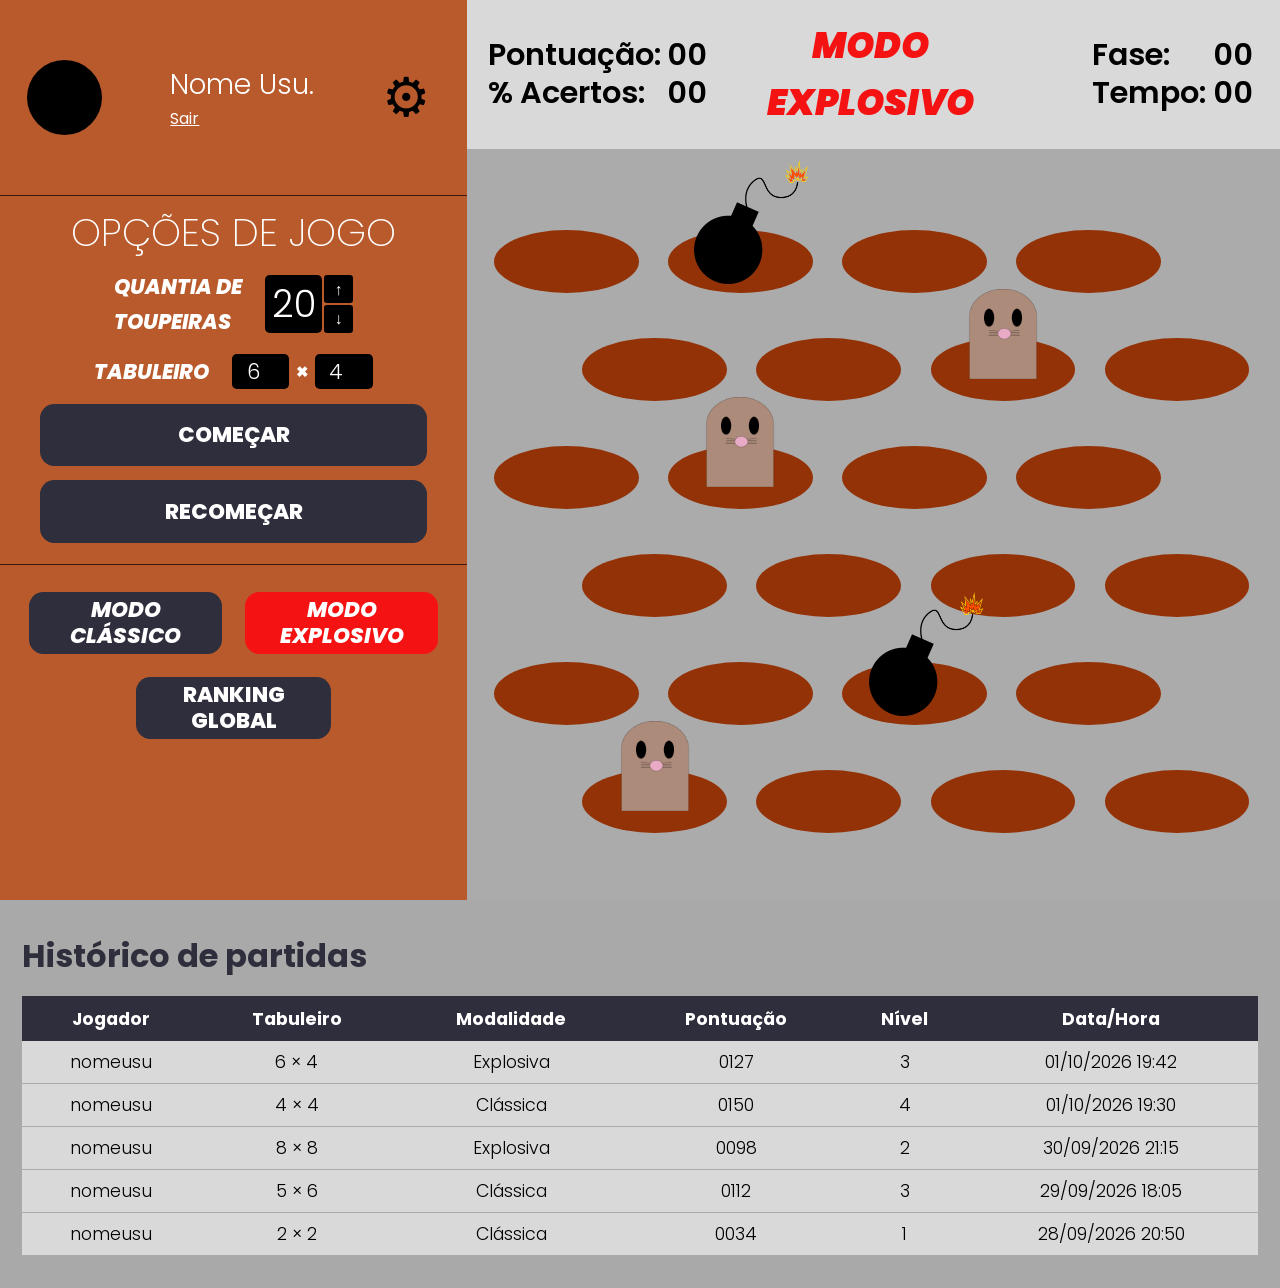
==== jogo.html @ 2d6135d9 "Add files via upload" ====
<!DOCTYPE html>
<html lang="pt-BR">
<head>
    <meta charset="UTF-8">
    <meta name="viewport" content="width=device-width, initial-scale=1.0">
    <title>Jogo - Acerte a Toupeira</title>
    <link rel="preconnect" href="https://fonts.googleapis.com">
    <link rel="preconnect" href="https://fonts.gstatic.com" crossorigin>
    <link rel="stylesheet" href="https://fonts.googleapis.com/css2?family=Poppins:ital,wght@0,200;0,300;0,400;0,600;0,700;0,800;0,900;1,800;1,900&amp;display=swap">
    <link rel="stylesheet" href="css/base.css">
    <link rel="stylesheet" href="css/jogo.css">
</head>
<body>
    <div class="pagina-jogo">
        <aside class="lateral">
            <div class="perfil">
                <div class="avatar"></div>
                <div>
                    <p class="nome-jogador">Nome Usu.</p>
                    <a class="link-sair" href="index.html">Sair</a>
                </div>
                <a class="engrenagem" href="alterar-cadastro.html" aria-label="Alterar cadastro" title="Alterar cadastro">&#9881;</a>
            </div>

            <section class="opcoes">
                <h2 class="titulo-opcoes">OPÇÕES DE JOGO</h2>

                <div class="opcao">
                    <p class="rotulo-opcao">QUANTIA DE<br>TOUPEIRAS</p>
                    <div class="contador">
                        <span id="quantia-toupeiras" class="numero-toupeiras">20</span>
                        <div class="setas">
                            <button type="button" id="botao-aumentar" class="seta" aria-label="Aumentar quantia de toupeiras">&#8593;</button>
                            <button type="button" id="botao-diminuir" class="seta" aria-label="Diminuir quantia de toupeiras">&#8595;</button>
                        </div>
                    </div>
                </div>

                <div class="opcao">
                    <p class="rotulo-opcao">TABULEIRO</p>
                    <div class="dimensoes">
                        <input class="campo-dimensao" type="number" id="linhas" name="linhas" placeholder="Linhas" aria-label="Linhas do tabuleiro" min="2" max="8" value="6">
                        <span class="vezes">×</span>
                        <input class="campo-dimensao" type="number" id="colunas" name="colunas" placeholder="Colunas" aria-label="Colunas do tabuleiro" min="2" max="8" value="4">
                    </div>
                </div>

                <!-- COMEÇAR e RECOMEÇAR só ganharão comportamento na Parcial 2 -->
                <button type="button" id="botao-comecar" class="botao-azul botao-largo">COMEÇAR</button>
                <button type="button" id="botao-recomecar" class="botao-azul botao-largo">RECOMEÇAR</button>
            </section>

            <div class="modos">
                <button type="button" id="botao-classico" class="botao-azul botao-modo botao-classico">MODO<br>CLÁSSICO</button>
                <button type="button" id="botao-explosivo" class="botao-azul botao-modo botao-explosivo selecionado">MODO<br>EXPLOSIVO</button>
                <a class="botao-azul botao-ranking" href="ranking.html">RANKING<br>GLOBAL</a>
            </div>
        </aside>

        <main class="area-jogo">
            <header class="placar">
                <div class="placar-dados">
                    <span>Pontuação:</span>
                    <span id="pontuacao">00</span>
                    <span>% Acertos:</span>
                    <span id="porcentagem-acertos">00</span>
                </div>

                <h1 id="titulo-modo" class="titulo-modo titulo-explosivo">MODO <span id="nome-modo" class="nome-modo">EXPLOSIVO</span></h1>

                <div class="placar-dados placar-direita">
                    <span>Fase:</span>
                    <span id="fase">00</span>
                    <span>Tempo:</span>
                    <span id="tempo">00</span>
                </div>
            </header>

            <!-- Tabuleiro fixo de 6 linhas x 4 colunas; a classe modo-explosivo mostra as bombas -->
            <div id="tabuleiro" class="tabuleiro modo-explosivo">
                <div class="linha">
                    <div class="buraco"></div>
                    <div class="buraco">
                        <img class="bomba" src="Imgs/bomba.png" alt="Bomba">
                    </div>
                    <div class="buraco"></div>
                    <div class="buraco"></div>
                </div>
                <div class="linha linha-deslocada">
                    <div class="buraco"></div>
                    <div class="buraco"></div>
                    <div class="buraco">
                        <img class="toupeira" src="Imgs/toupeira.png" alt="Toupeira">
                    </div>
                    <div class="buraco"></div>
                </div>
                <div class="linha">
                    <div class="buraco"></div>
                    <div class="buraco">
                        <img class="toupeira" src="Imgs/toupeira.png" alt="Toupeira">
                    </div>
                    <div class="buraco"></div>
                    <div class="buraco"></div>
                </div>
                <div class="linha linha-deslocada">
                    <div class="buraco"></div>
                    <div class="buraco"></div>
                    <div class="buraco"></div>
                    <div class="buraco"></div>
                </div>
                <div class="linha">
                    <div class="buraco"></div>
                    <div class="buraco"></div>
                    <div class="buraco">
                        <img class="bomba" src="Imgs/bomba.png" alt="Bomba">
                    </div>
                    <div class="buraco"></div>
                </div>
                <div class="linha linha-deslocada">
                    <div class="buraco">
                        <img class="toupeira" src="Imgs/toupeira.png" alt="Toupeira">
                    </div>
                    <div class="buraco"></div>
                    <div class="buraco"></div>
                    <div class="buraco"></div>
                </div>
            </div>
        </main>
    </div>

    <section id="historico" class="historico">
        <h2 class="titulo-historico">Histórico de partidas</h2>
        <table class="tabela-historico">
            <thead>
                <tr>
                    <th>Jogador</th>
                    <th>Tabuleiro</th>
                    <th>Modalidade</th>
                    <th>Pontuação</th>
                    <th>Nível</th>
                    <th>Data/Hora</th>
                </tr>
            </thead>
            <tbody>
                <tr>
                    <td>nomeusu</td>
                    <td>6 × 4</td>
                    <td>Explosiva</td>
                    <td>0127</td>
                    <td>3</td>
                    <td>01/10/2026 19:42</td>
                </tr>
                <tr>
                    <td>nomeusu</td>
                    <td>4 × 4</td>
                    <td>Clássica</td>
                    <td>0150</td>
                    <td>4</td>
                    <td>01/10/2026 19:30</td>
                </tr>
                <tr>
                    <td>nomeusu</td>
                    <td>8 × 8</td>
                    <td>Explosiva</td>
                    <td>0098</td>
                    <td>2</td>
                    <td>30/09/2026 21:15</td>
                </tr>
                <tr>
                    <td>nomeusu</td>
                    <td>5 × 6</td>
                    <td>Clássica</td>
                    <td>0112</td>
                    <td>3</td>
                    <td>29/09/2026 18:05</td>
                </tr>
                <tr>
                    <td>nomeusu</td>
                    <td>2 × 2</td>
                    <td>Clássica</td>
                    <td>0034</td>
                    <td>1</td>
                    <td>28/09/2026 20:50</td>
                </tr>
            </tbody>
        </table>
    </section>

    <script src="js/jogo.js"></script>
</body>
</html>
---- css/base.css ----
/* Cores usadas em mais de uma página */
:root {
    --preto: #000000;
    --branco: #FFFFFF;
    --azul-marinho: #2E2E3C;
    --vermelho: #F51212;
    --cinza-claro: #D9D9D9;
    --cinza-medio: #ABABAB;
}

* {
    box-sizing: border-box;
}

body {
    margin: 0;
    font-family: "Poppins", sans-serif;
}

h1,
h2,
p {
    margin: 0;
}

a {
    text-decoration: none;
}

button {
    cursor: pointer;
    font-family: inherit;
}

/* Avatar do jogador: um círculo preto */
.avatar {
    width: 4.7rem;
    height: 4.7rem;
    flex-shrink: 0;
    border-radius: 50%;
    background-color: var(--preto);
}
---- css/jogo.css ----
body {
    background-color: #A9A9A9;
}

/* Lateral à esquerda e área do jogo à direita */
.pagina-jogo {
    display: grid;
    grid-template-columns: 36.5% 1fr;
    min-height: 100vh;
}

/* ---------- Lateral ---------- */
.lateral {
    display: flex;
    flex-direction: column;
    background-color: #B85A2B;
    color: var(--branco);
}

.perfil {
    display: flex;
    justify-content: space-between;
    align-items: center;
    height: 21.8vh;
    min-height: 7rem;
    padding: 0 2.3rem 0 1.7rem;
    border-bottom: 1px solid #3A1A0C;
}

.nome-jogador {
    font-size: 1.75rem;
    font-weight: 300;
}

.link-sair {
    color: var(--branco);
    font-size: 1rem;
    text-decoration: underline;
}

/* Caractere de engrenagem usado no lugar de uma imagem */
.engrenagem {
    color: var(--preto);
    font-size: 3.4rem;
    line-height: 1;
}

.opcoes {
    display: flex;
    flex-direction: column;
    align-items: center;
    gap: 0.9rem;
    padding: 1rem 2.5rem 1.3rem;
    border-bottom: 1px solid #3A1A0C;
}

.titulo-opcoes {
    font-size: 2.4rem;
    font-weight: 200;
    line-height: 1.1;
}

.opcao {
    display: flex;
    align-items: center;
    gap: 1.4rem;
}

.rotulo-opcao {
    font-size: 1.3rem;
    font-style: italic;
    font-weight: 800;
    line-height: 1.7;
}

.contador {
    display: flex;
    gap: 0.1rem;
}

.numero-toupeiras {
    display: flex;
    justify-content: center;
    align-items: center;
    width: 3.6rem;
    height: 3.6rem;
    background-color: var(--preto);
    border-radius: 0.3rem;
    font-size: 2.3rem;
    font-weight: 300;
}

.setas {
    display: flex;
    flex-direction: column;
    gap: 0.1rem;
}

.seta {
    width: 1.8rem;
    height: 1.75rem;
    padding: 0;
    background-color: var(--preto);
    border: none;
    border-radius: 0.2rem;
    color: var(--branco);
    font-size: 1rem;
    font-weight: 700;
}

.dimensoes {
    display: flex;
    align-items: center;
    gap: 0.4rem;
}

.campo-dimensao {
    width: 3.6rem;
    height: 2.2rem;
    background-color: var(--preto);
    border: none;
    border-radius: 0.3rem;
    color: var(--branco);
    font-family: inherit;
    font-size: 1.3rem;
    font-weight: 300;
    text-align: center;
}

.vezes {
    font-size: 1.3rem;
    font-weight: 800;
}

.botao-azul {
    display: flex;
    justify-content: center;
    align-items: center;
    height: 3.9rem;
    background-color: var(--azul-marinho);
    border: none;
    border-radius: 0.9rem;
    color: var(--branco);
    font-size: 1.35rem;
    font-weight: 800;
    line-height: 1.2;
    text-align: center;
}

.botao-largo {
    width: 100%;
}

.modos {
    display: grid;
    grid-template-columns: 1fr 1fr;
    gap: 1.4rem;
    padding: 1.7rem 1.8rem;
}

.botao-modo {
    font-style: italic;
}

/* Destaque do modo escolhido (a classe selecionado é trocada pelo jogo.js) */
.botao-classico.selecionado {
    background-color: var(--branco);
    color: var(--azul-marinho);
}

.botao-explosivo.selecionado {
    background-color: var(--vermelho);
}

.botao-ranking {
    grid-column: 1 / 3;
    justify-self: center;
    width: 12.2rem;
}

/* ---------- Área do jogo ---------- */
.area-jogo {
    display: flex;
    flex-direction: column;
}

.placar {
    display: grid;
    grid-template-columns: 1fr auto 1fr;
    align-items: center;
    height: 16.5vh;
    min-height: 6rem;
    padding: 0 1.7rem 0 1.3rem;
    background-color: var(--cinza-claro);
}

.placar-dados {
    display: grid;
    grid-template-columns: auto auto;
    justify-content: start;
    column-gap: 0.4rem;
    font-size: 1.9rem;
    font-weight: 600;
    line-height: 1.25;
}

.placar-direita {
    justify-content: end;
}

.titulo-modo {
    color: var(--azul-marinho);
    font-size: 2.25rem;
    font-style: italic;
    font-weight: 900;
    line-height: 1.6;
    text-align: center;
}

.titulo-explosivo {
    color: var(--vermelho);
}

/* display: block faz o nome do modo ir para a linha de baixo */
.nome-modo {
    display: block;
}

.tabuleiro {
    display: flex;
    flex-direction: column;
    flex-grow: 1;
    gap: 5vh;
    padding-top: 9vh;
    padding-bottom: 5vh;
    background-color: var(--cinza-medio);
}

.linha {
    display: flex;
    gap: 2.3vw;
    padding-left: 2.1vw;
}

/* Linhas pares começam mais à direita */
.linha-deslocada {
    padding-left: 9vw;
}

/* Elipse do buraco; as imagens ficam apoiadas na parte de baixo */
.buraco {
    display: flex;
    justify-content: center;
    align-items: flex-end;
    width: 11.3vw;
    height: 7vh;
    background-color: #933207;
    border-radius: 50%;
}

.toupeira {
    height: 10vh;
    margin-bottom: 2.4vh;
}

/* Bombas ficam escondidas no modo clássico */
.bomba {
    display: none;
    height: 14vh;
    margin-bottom: 1vh;
    margin-left: 1.5rem;
}

.modo-explosivo .bomba {
    display: block;
}

/* ---------- Histórico ---------- */
.historico {
    padding: 2rem 1.4rem;
}

.titulo-historico {
    margin-bottom: 1rem;
    color: var(--azul-marinho);
    font-size: 2rem;
    font-weight: 700;
}

.tabela-historico {
    width: 100%;
    border-collapse: collapse;
    background-color: var(--cinza-claro);
    font-size: 1.1rem;
    text-align: center;
}

.tabela-historico th {
    padding: 0.6rem;
    background-color: var(--azul-marinho);
    color: var(--branco);
    font-weight: 700;
}

.tabela-historico td {
    padding: 0.5rem;
    border-bottom: 1px solid var(--cinza-medio);
    font-weight: 300;
}
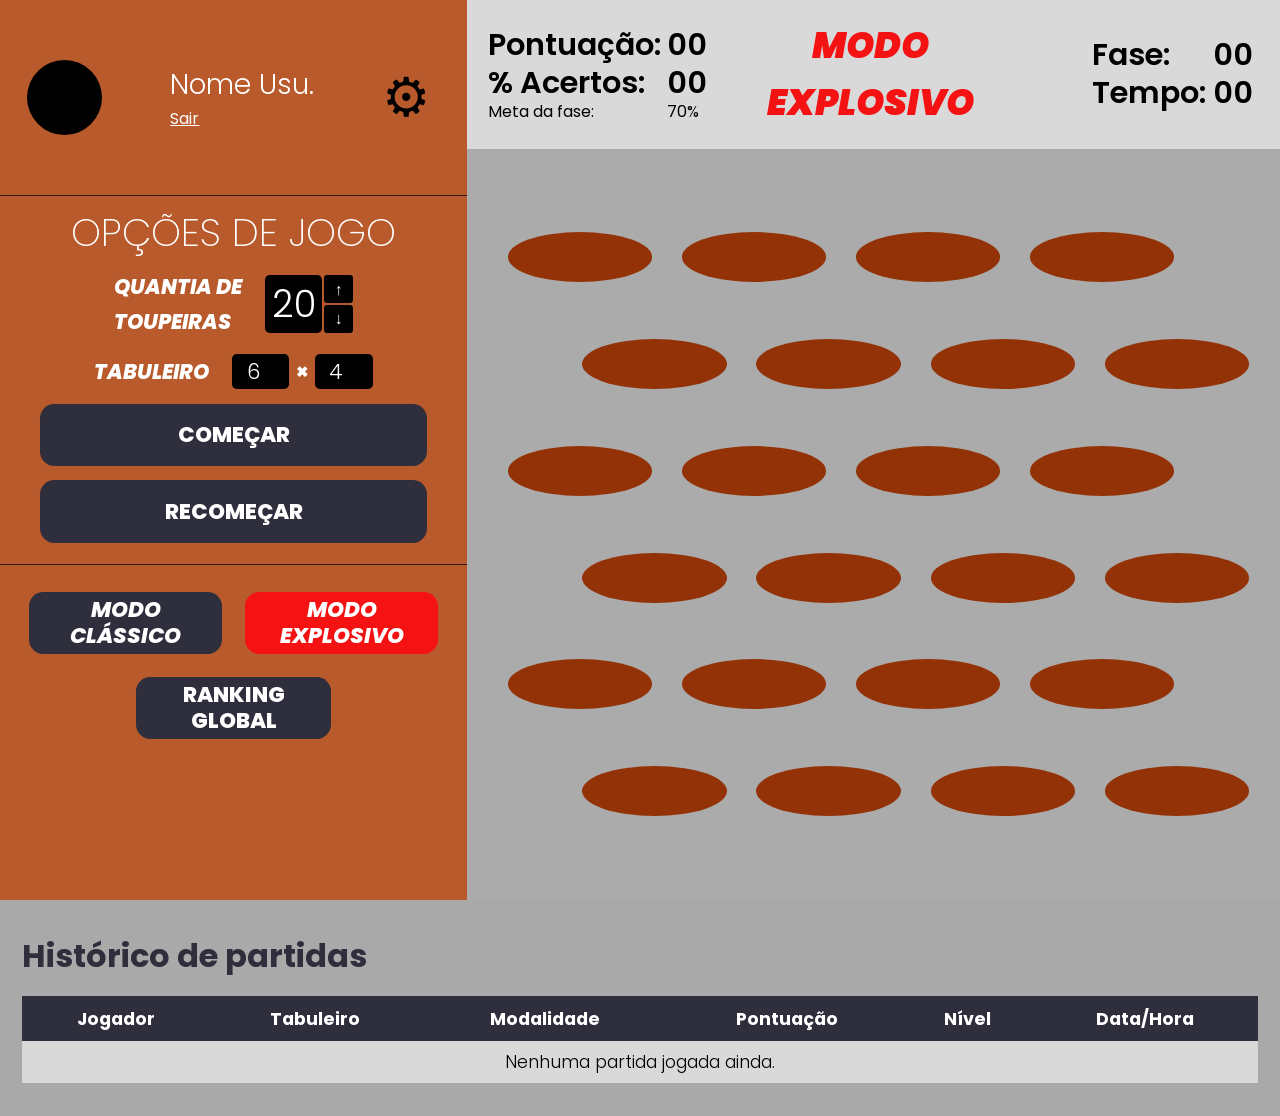
==== commit 90882f76: "Jogo Funcional sem Backend" ====
--- a/jogo.html
+++ b/jogo.html
@@ -11,7 +11,7 @@
     <link rel="stylesheet" href="css/jogo.css">
 </head>
 <body>
-    <div class="pagina-jogo">
+    <div id="pagina-jogo" class="pagina-jogo">
         <aside class="lateral">
             <div class="perfil">
                 <div class="avatar"></div>
@@ -45,7 +45,7 @@
                     </div>
                 </div>
 
-                <!-- COMEÇAR e RECOMEÇAR só ganharão comportamento na Parcial 2 -->
+                <!-- Durante a partida o jogo.js troca o texto de COMEÇAR para DESISTIR -->
                 <button type="button" id="botao-comecar" class="botao-azul botao-largo">COMEÇAR</button>
                 <button type="button" id="botao-recomecar" class="botao-azul botao-largo">RECOMEÇAR</button>
             </section>
@@ -64,6 +64,8 @@
                     <span id="pontuacao">00</span>
                     <span>% Acertos:</span>
                     <span id="porcentagem-acertos">00</span>
+                    <span class="meta">Meta da fase:</span>
+                    <span id="meta" class="meta">70%</span>
                 </div>
 
                 <h1 id="titulo-modo" class="titulo-modo titulo-explosivo">MODO <span id="nome-modo" class="nome-modo">EXPLOSIVO</span></h1>
@@ -76,53 +78,14 @@
                 </div>
             </header>
 
-            <!-- Tabuleiro fixo de 6 linhas x 4 colunas; a classe modo-explosivo mostra as bombas -->
-            <div id="tabuleiro" class="tabuleiro modo-explosivo">
-                <div class="linha">
-                    <div class="buraco"></div>
-                    <div class="buraco">
-                        <img class="bomba" src="Imgs/bomba.png" alt="Bomba">
-                    </div>
-                    <div class="buraco"></div>
-                    <div class="buraco"></div>
-                </div>
-                <div class="linha linha-deslocada">
-                    <div class="buraco"></div>
-                    <div class="buraco"></div>
-                    <div class="buraco">
-                        <img class="toupeira" src="Imgs/toupeira.png" alt="Toupeira">
-                    </div>
-                    <div class="buraco"></div>
-                </div>
-                <div class="linha">
-                    <div class="buraco"></div>
-                    <div class="buraco">
-                        <img class="toupeira" src="Imgs/toupeira.png" alt="Toupeira">
-                    </div>
-                    <div class="buraco"></div>
-                    <div class="buraco"></div>
-                </div>
-                <div class="linha linha-deslocada">
-                    <div class="buraco"></div>
-                    <div class="buraco"></div>
-                    <div class="buraco"></div>
-                    <div class="buraco"></div>
-                </div>
-                <div class="linha">
-                    <div class="buraco"></div>
-                    <div class="buraco"></div>
-                    <div class="buraco">
-                        <img class="bomba" src="Imgs/bomba.png" alt="Bomba">
-                    </div>
-                    <div class="buraco"></div>
-                </div>
-                <div class="linha linha-deslocada">
-                    <div class="buraco">
-                        <img class="toupeira" src="Imgs/toupeira.png" alt="Toupeira">
-                    </div>
-                    <div class="buraco"></div>
-                    <div class="buraco"></div>
-                    <div class="buraco"></div>
+            <!-- Os buracos são criados pelo jogo.js de acordo com as linhas e colunas escolhidas -->
+            <div id="tabuleiro" class="tabuleiro"></div>
+
+            <div id="aviso" class="aviso escondido" aria-live="polite">
+                <p id="texto-aviso" class="texto-aviso"></p>
+                <div id="botoes-aviso" class="botoes-aviso">
+                    <button type="button" id="botao-nova-partida" class="botao-aviso">NOVA PARTIDA</button>
+                    <button type="button" id="botao-fechar-aviso" class="botao-aviso">FECHAR</button>
                 </div>
             </div>
         </main>
@@ -141,46 +104,10 @@
                     <th>Data/Hora</th>
                 </tr>
             </thead>
-            <tbody>
-                <tr>
-                    <td>nomeusu</td>
-                    <td>6 × 4</td>
-                    <td>Explosiva</td>
-                    <td>0127</td>
-                    <td>3</td>
-                    <td>01/10/2026 19:42</td>
-                </tr>
-                <tr>
-                    <td>nomeusu</td>
-                    <td>4 × 4</td>
-                    <td>Clássica</td>
-                    <td>0150</td>
-                    <td>4</td>
-                    <td>01/10/2026 19:30</td>
-                </tr>
-                <tr>
-                    <td>nomeusu</td>
-                    <td>8 × 8</td>
-                    <td>Explosiva</td>
-                    <td>0098</td>
-                    <td>2</td>
-                    <td>30/09/2026 21:15</td>
-                </tr>
-                <tr>
-                    <td>nomeusu</td>
-                    <td>5 × 6</td>
-                    <td>Clássica</td>
-                    <td>0112</td>
-                    <td>3</td>
-                    <td>29/09/2026 18:05</td>
-                </tr>
-                <tr>
-                    <td>nomeusu</td>
-                    <td>2 × 2</td>
-                    <td>Clássica</td>
-                    <td>0034</td>
-                    <td>1</td>
-                    <td>28/09/2026 20:50</td>
+            <!-- As partidas são adicionadas pelo jogo.js; sem back-end, o histórico some ao recarregar a página -->
+            <tbody id="corpo-historico">
+                <tr id="linha-vazia">
+                    <td colspan="6">Nenhuma partida jogada ainda.</td>
                 </tr>
             </tbody>
         </table>
--- a/css/jogo.css
+++ b/css/jogo.css
@@ -145,6 +145,14 @@
     font-weight: 800;
     line-height: 1.2;
     text-align: center;
+}
+
+/* Configurações travadas durante a partida */
+.botao-azul:disabled,
+.seta:disabled,
+.campo-dimensao:disabled {
+    opacity: 0.6;
+    cursor: not-allowed;
 }
 
 .botao-largo {
@@ -204,6 +212,11 @@
     line-height: 1.25;
 }
 
+.meta {
+    font-size: 1rem;
+    font-weight: 400;
+}
+
 .placar-direita {
     justify-content: end;
 }
@@ -230,49 +243,120 @@
     display: flex;
     flex-direction: column;
     flex-grow: 1;
-    gap: 5vh;
-    padding-top: 9vh;
-    padding-bottom: 5vh;
+    justify-content: space-evenly;
+    padding: 3vh 0;
     background-color: var(--cinza-medio);
 }
 
+/* As duas linhas têm a mesma largura útil, então os buracos ficam do mesmo tamanho */
 .linha {
     display: flex;
+    justify-content: center;
+    align-items: flex-end;
     gap: 2.3vw;
-    padding-left: 2.1vw;
+    padding: 0 7.2vw 0 2.1vw;
 }
 
 /* Linhas pares começam mais à direita */
 .linha-deslocada {
-    padding-left: 9vw;
-}
-
-/* Elipse do buraco; as imagens ficam apoiadas na parte de baixo */
+    padding: 0 2.4vw 0 9vw;
+}
+
+/* Elipse do buraco; flex: 1 divide o espaço entre as colunas e aspect-ratio mantém o formato.
+   min-height: 0 impede que a imagem dentro dele estique o buraco */
 .buraco {
     display: flex;
+    flex: 1;
     justify-content: center;
     align-items: flex-end;
-    width: 11.3vw;
-    height: 7vh;
+    max-width: 11.3vw;
+    min-height: 0;
+    aspect-ratio: 29 / 10;
     background-color: #933207;
     border-radius: 50%;
 }
 
+/* Tamanhos em % da largura do buraco, para acompanhar qualquer tabuleiro */
 .toupeira {
-    height: 10vh;
-    margin-bottom: 2.4vh;
-}
-
-/* Bombas ficam escondidas no modo clássico */
+    width: 50%;
+    margin-bottom: 12%;
+    cursor: pointer;
+}
+
 .bomba {
-    display: none;
-    height: 14vh;
-    margin-bottom: 1vh;
-    margin-left: 1.5rem;
-}
-
-.modo-explosivo .bomba {
-    display: block;
+    width: 70%;
+    margin-bottom: 5%;
+    margin-left: 10%;
+    cursor: pointer;
+}
+
+/* Caixa de aviso que fica por cima do tabuleiro */
+.area-jogo {
+    position: relative;
+}
+
+.aviso {
+    display: flex;
+    flex-direction: column;
+    align-items: center;
+    gap: 1.2rem;
+    position: absolute;
+    top: 50%;
+    left: 50%;
+    width: 26rem;
+    max-width: 90%;
+    padding: 1.5rem;
+    background-color: var(--azul-marinho);
+    border-radius: 0.9rem;
+    color: var(--branco);
+    text-align: center;
+    transform: translate(-50%, -50%);
+}
+
+.texto-aviso {
+    font-size: 1.3rem;
+    font-weight: 600;
+}
+
+.botoes-aviso {
+    display: flex;
+    gap: 1rem;
+}
+
+.botao-aviso {
+    padding: 0.6rem 1.2rem;
+    background-color: var(--branco);
+    border: none;
+    border-radius: 0.6rem;
+    color: var(--azul-marinho);
+    font-size: 1rem;
+    font-weight: 800;
+}
+
+/* Tremor da tela quando uma bomba explode */
+@keyframes tremer {
+    0% {
+        transform: translate(0, 0);
+    }
+    20% {
+        transform: translate(-8px, 4px);
+    }
+    40% {
+        transform: translate(8px, -4px);
+    }
+    60% {
+        transform: translate(-6px, 2px);
+    }
+    80% {
+        transform: translate(6px, -2px);
+    }
+    100% {
+        transform: translate(0, 0);
+    }
+}
+
+.tremendo {
+    animation: tremer 0.4s;
 }
 
 /* ---------- Histórico ---------- */
@@ -307,3 +391,8 @@
     border-bottom: 1px solid var(--cinza-medio);
     font-weight: 300;
 }
+
+/* Esconde qualquer elemento (usado pelo jogo.js) */
+.escondido {
+    display: none;
+}
